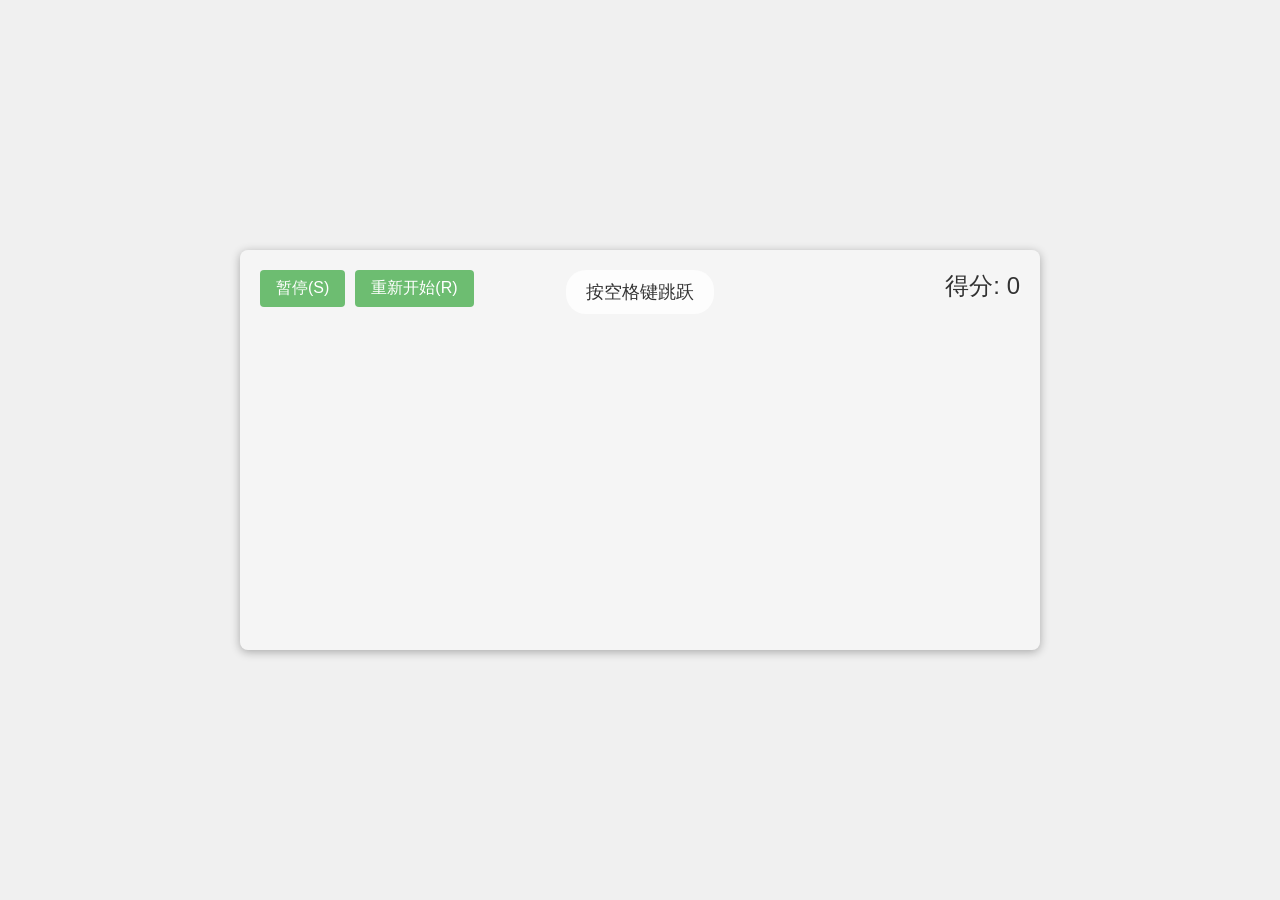
==== index.html @ ea403abb "Add files via upload" ====
<!DOCTYPE html>
<html lang="zh">
<head>
    <meta charset="UTF-8">
    <meta name="viewport" content="width=device-width, initial-scale=1.0">
    <title>极简跳跃游戏</title>
    <link rel="stylesheet" href="style.css">
</head>
<body>
    <div class="game-container">
        <div class="video-background">
            <video autoplay muted loop id="bgVideo">
                <source src="background.mp4" type="video/mp4">
                您的浏览器不支持视频标签。
            </video>
        </div>
        <div class="instructions">
            按空格键跳跃
        </div>
        <canvas id="gameCanvas"></canvas>
        <div class="score">得分: <span id="scoreValue">0</span></div>
        <div class="controls">
            <button id="pauseBtn">暂停(S)</button>
            <button id="restartBtn">重新开始(R)</button>
        </div>
    </div>
    <script src="game.js"></script>
</body>
</html>
---- style.css ----
* {
    margin: 0;
    padding: 0;
    box-sizing: border-box;
}

body {
    display: flex;
    justify-content: center;
    align-items: center;
    min-height: 100vh;
    background-color: #f0f0f0;
    font-family: Arial, sans-serif;
}

.game-container {
    position: relative;
    width: 800px;
    height: 400px;
    overflow: hidden;
    border-radius: 8px;
    box-shadow: 0 2px 10px rgba(0, 0, 0, 0.3);
}

.video-background {
    position: absolute;
    top: 0;
    left: 0;
    width: 100%;
    height: 100%;
    z-index: 0;
    overflow: hidden;
}

.video-background video {
    width: 100%;
    height: 100%;
    object-fit: cover;
}

#gameCanvas {
    position: absolute;
    top: 0;
    left: 0;
    width: 100%;
    height: 100%;
    background-color: rgba(255, 255, 255, 0.3);
    z-index: 1;
}

.score {
    position: absolute;
    top: 20px;
    right: 20px;
    font-size: 24px;
    color: #333;
    text-shadow: 1px 1px 2px rgba(255, 255, 255, 0.8);
    z-index: 2;
}

.instructions {
    position: absolute;
    top: 20px;
    left: 50%;
    transform: translateX(-50%);
    font-size: 18px;
    color: #333;
    background-color: rgba(255, 255, 255, 0.8);
    padding: 10px 20px;
    border-radius: 20px;
    z-index: 2;
}

.controls {
    position: absolute;
    top: 20px;
    left: 20px;
    display: flex;
    gap: 10px;
    z-index: 2;
}

.controls button {
    padding: 8px 16px;
    font-size: 16px;
    background-color: rgba(76, 175, 80, 0.8);
    color: white;
    border: none;
    border-radius: 4px;
    cursor: pointer;
    transition: background-color 0.3s;
}

.controls button:hover {
    background-color: rgba(69, 160, 73, 1);
}
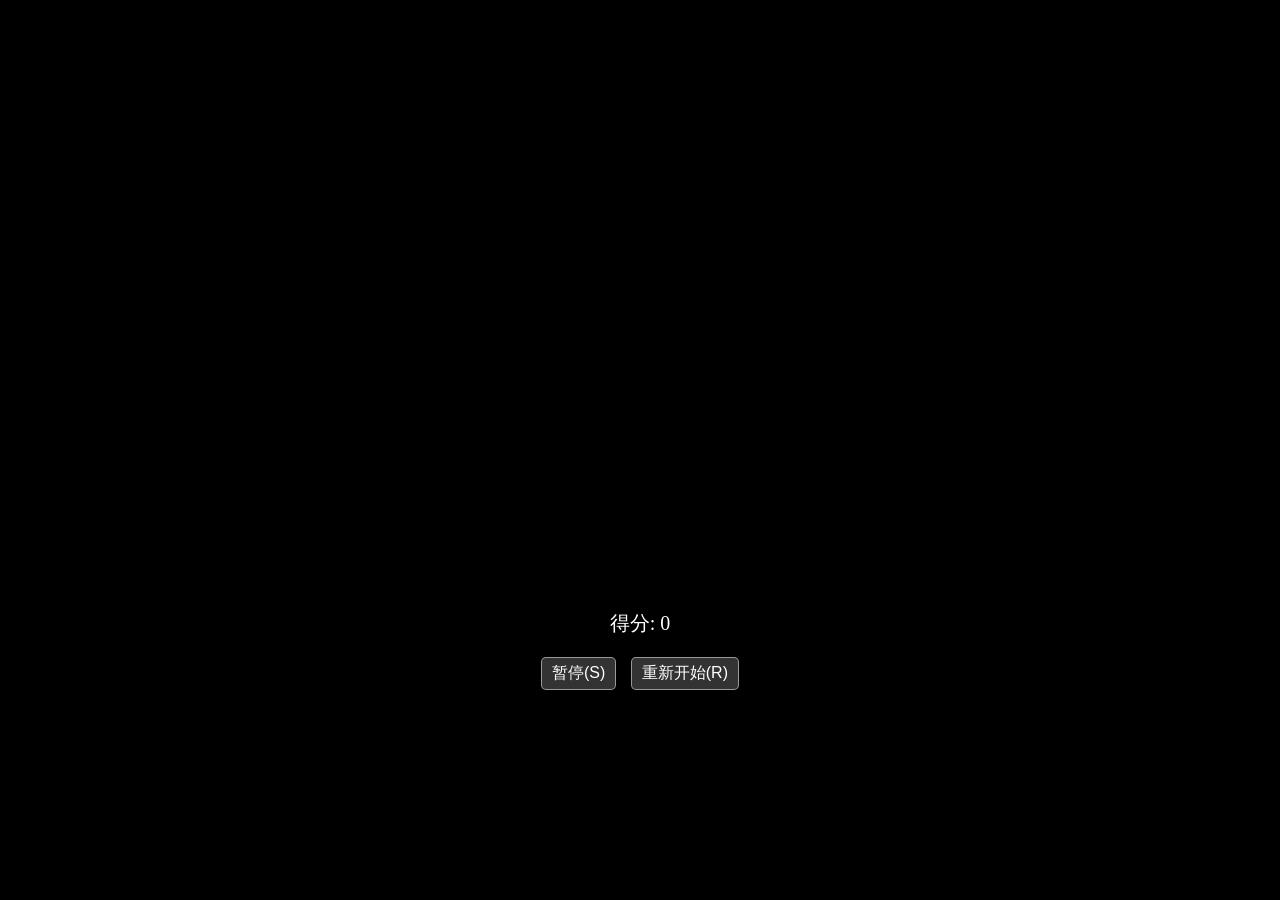
==== commit 5222d8bf: "Add files via upload" ====
--- a/index.html
+++ b/index.html
@@ -1,29 +1,100 @@
 <!DOCTYPE html>
-<html lang="zh">
+<html>
 <head>
     <meta charset="UTF-8">
-    <meta name="viewport" content="width=device-width, initial-scale=1.0">
-    <title>极简跳跃游戏</title>
-    <link rel="stylesheet" href="style.css">
+    <meta name="viewport" content="width=device-width, initial-scale=1.0, maximum-scale=1.0, user-scalable=no">
+    <title>超级玛丽游戏</title>
+    <style>
+        body {
+            margin: 0;
+            padding: 0;
+            display: flex;
+            flex-direction: column;
+            justify-content: center;
+            align-items: center;
+            min-height: 100vh;
+            background-color: #000;
+            touch-action: none;
+            overflow: hidden;
+        }
+        
+        #gameContainer {
+            position: relative;
+            width: 100%;
+            max-width: 800px;
+            margin: 0 auto;
+        }
+        
+        #gameCanvas {
+            display: block;
+            margin: 0 auto;
+            background-color: transparent;
+            touch-action: none;
+        }
+        
+        #bgVideo {
+            position: fixed;
+            top: 50%;
+            left: 50%;
+            min-width: 100%;
+            min-height: 100%;
+            width: auto;
+            height: auto;
+            transform: translate(-50%, -50%);
+            z-index: -1;
+        }
+        
+        #controls {
+            margin-top: 10px;
+            color: white;
+            text-align: center;
+            font-family: Arial, sans-serif;
+        }
+        
+        button {
+            margin: 0 5px;
+            padding: 5px 10px;
+            font-size: 16px;
+            cursor: pointer;
+            background: rgba(255, 255, 255, 0.2);
+            border: 1px solid rgba(255, 255, 255, 0.5);
+            color: white;
+            border-radius: 5px;
+        }
+        
+        #score {
+            margin-bottom: 10px;
+            font-size: 20px;
+            color: white;
+        }
+        
+        @media (max-width: 768px) {
+            #controls {
+                display: none; /* 在移动设备上隐藏物理按钮 */
+            }
+            
+            #gameContainer {
+                width: 100vw;
+                height: 100vh;
+            }
+        }
+    </style>
 </head>
 <body>
-    <div class="game-container">
-        <div class="video-background">
-            <video autoplay muted loop id="bgVideo">
-                <source src="background.mp4" type="video/mp4">
-                您的浏览器不支持视频标签。
-            </video>
-        </div>
-        <div class="instructions">
-            按空格键跳跃
-        </div>
+    <div id="gameContainer">
+        <video id="bgVideo" autoplay muted loop playsinline>
+            <source src="background.mp4" type="video/mp4">
+            您的浏览器不支持视频标签。
+        </video>
         <canvas id="gameCanvas"></canvas>
-        <div class="score">得分: <span id="scoreValue">0</span></div>
-        <div class="controls">
-            <button id="pauseBtn">暂停(S)</button>
-            <button id="restartBtn">重新开始(R)</button>
-        </div>
     </div>
+    
+    <div id="score">得分: <span id="scoreValue">0</span></div>
+    <div id="controls">
+        <button id="pauseBtn">暂停(S)</button>
+        <button id="restartBtn">重新开始(R)</button>
+    </div>
+    
     <script src="game.js"></script>
 </body>
 </html> 
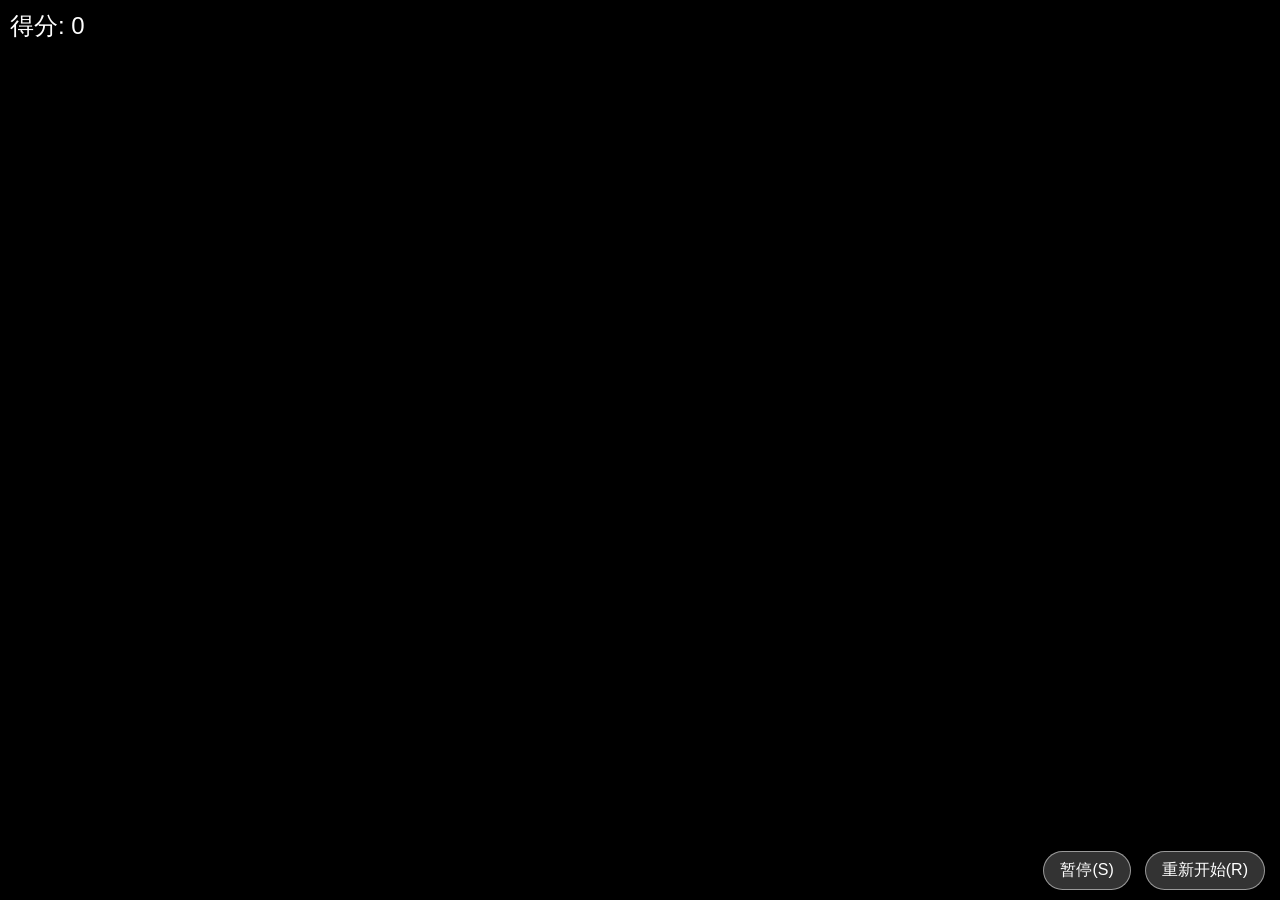
==== commit ea7354be: "Add files via upload" ====
--- a/index.html
+++ b/index.html
@@ -2,80 +2,126 @@
 <html>
 <head>
     <meta charset="UTF-8">
-    <meta name="viewport" content="width=device-width, initial-scale=1.0, maximum-scale=1.0, user-scalable=no">
+    <meta name="viewport" content="width=device-width, initial-scale=1.0, maximum-scale=1.0, user-scalable=no, viewport-fit=cover">
     <title>超级玛丽游戏</title>
     <style>
-        body {
+        * {
             margin: 0;
             padding: 0;
+            box-sizing: border-box;
+        }
+        
+        html, body {
+            width: 100%;
+            height: 100%;
+            overflow: hidden;
+            background-color: #000;
+            touch-action: none;
+        }
+        
+        body {
             display: flex;
             flex-direction: column;
             justify-content: center;
             align-items: center;
-            min-height: 100vh;
-            background-color: #000;
-            touch-action: none;
-            overflow: hidden;
         }
         
         #gameContainer {
             position: relative;
             width: 100%;
-            max-width: 800px;
-            margin: 0 auto;
+            height: 100%;
+            display: flex;
+            justify-content: center;
+            align-items: center;
+            overflow: hidden;
         }
         
         #gameCanvas {
-            display: block;
-            margin: 0 auto;
-            background-color: transparent;
+            position: absolute;
             touch-action: none;
+            image-rendering: pixelated;
+            image-rendering: crisp-edges;
         }
         
         #bgVideo {
             position: fixed;
-            top: 50%;
-            left: 50%;
             min-width: 100%;
             min-height: 100%;
             width: auto;
             height: auto;
+            top: 50%;
+            left: 50%;
             transform: translate(-50%, -50%);
             z-index: -1;
+            object-fit: cover;
+        }
+        
+        #score {
+            position: fixed;
+            top: env(safe-area-inset-top, 10px);
+            left: env(safe-area-inset-left, 10px);
+            font-size: min(24px, 5vw);
+            color: white;
+            text-shadow: 2px 2px 4px rgba(0, 0, 0, 0.5);
+            z-index: 100;
+            font-family: Arial, sans-serif;
+            padding: 10px;
         }
         
         #controls {
-            margin-top: 10px;
-            color: white;
-            text-align: center;
-            font-family: Arial, sans-serif;
+            position: fixed;
+            bottom: env(safe-area-inset-bottom, 10px);
+            right: env(safe-area-inset-right, 10px);
+            z-index: 100;
         }
         
         button {
             margin: 0 5px;
-            padding: 5px 10px;
-            font-size: 16px;
+            padding: 8px 16px;
+            font-size: min(16px, 4vw);
             cursor: pointer;
             background: rgba(255, 255, 255, 0.2);
             border: 1px solid rgba(255, 255, 255, 0.5);
             color: white;
-            border-radius: 5px;
+            border-radius: 20px;
+            backdrop-filter: blur(5px);
+            -webkit-backdrop-filter: blur(5px);
         }
         
-        #score {
-            margin-bottom: 10px;
-            font-size: 20px;
-            color: white;
-        }
-        
-        @media (max-width: 768px) {
-            #controls {
-                display: none; /* 在移动设备上隐藏物理按钮 */
-            }
-            
+        @media (orientation: landscape) {
             #gameContainer {
                 width: 100vw;
                 height: 100vh;
+            }
+        }
+        
+        @media (orientation: portrait) {
+            body::after {
+                content: "请横屏使用以获得最佳体验";
+                position: fixed;
+                top: 50%;
+                left: 50%;
+                transform: translate(-50%, -50%);
+                color: white;
+                font-size: 20px;
+                text-align: center;
+                background: rgba(0, 0, 0, 0.8);
+                padding: 20px;
+                border-radius: 10px;
+                z-index: 1000;
+            }
+        }
+        
+        /* 针对 iPhone 刘海屏的适配 */
+        @supports (padding: max(0px)) {
+            #score {
+                padding-left: max(10px, env(safe-area-inset-left));
+                padding-top: max(10px, env(safe-area-inset-top));
+            }
+            
+            #controls {
+                padding-right: max(10px, env(safe-area-inset-right));
+                padding-bottom: max(10px, env(safe-area-inset-bottom));
             }
         }
     </style>
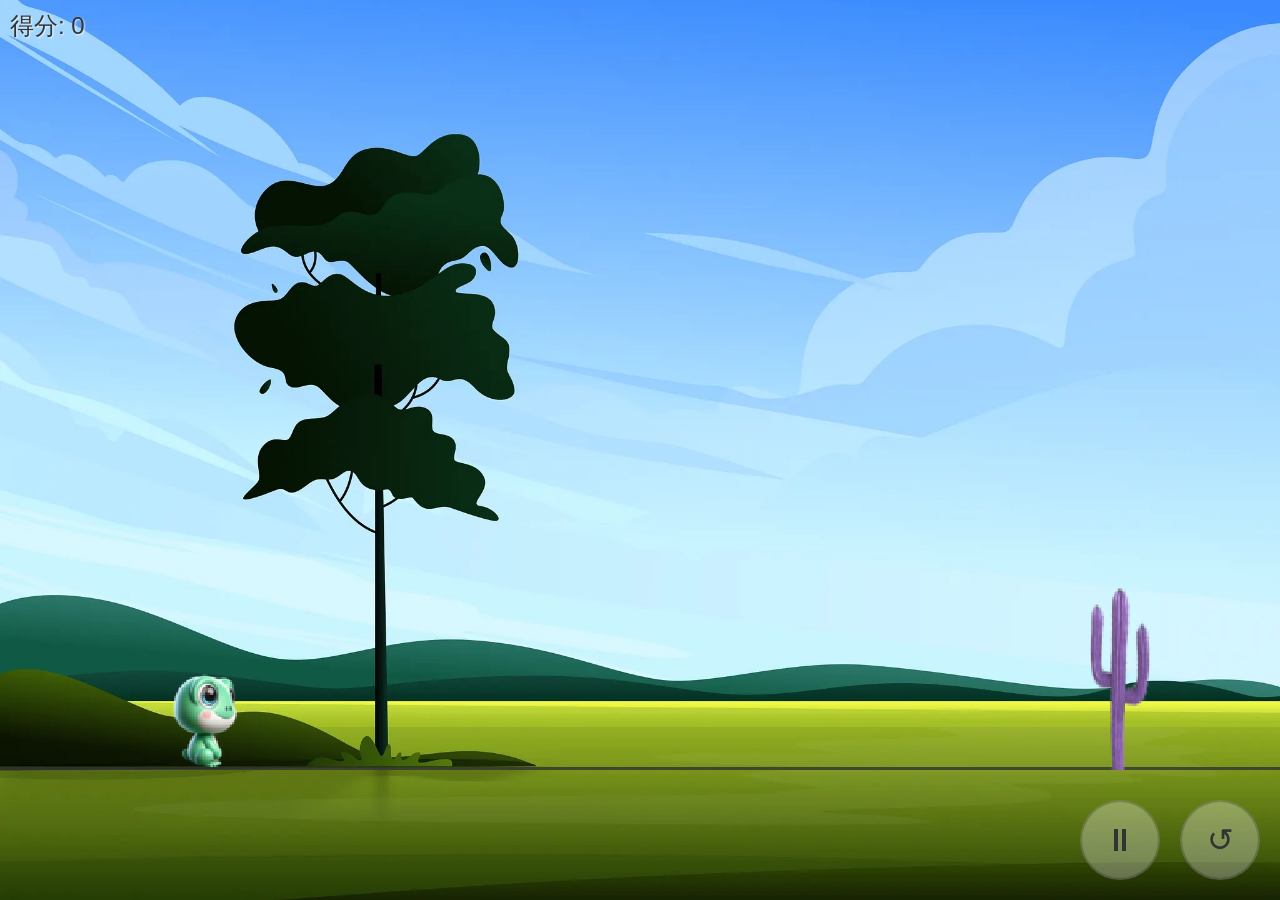
==== commit 054150ec: "Add files via upload" ====
--- a/index.html
+++ b/index.html
@@ -36,6 +36,24 @@
             overflow: hidden;
         }
         
+        #backgroundContainer {
+            position: absolute;
+            top: 0;
+            left: 0;
+            width: 100%;
+            height: 100%;
+            overflow: hidden;
+        }
+        
+        .background-image {
+            position: absolute;
+            top: 0;
+            left: 0;
+            width: 100%;
+            height: 100%;
+            object-fit: cover;
+        }
+        
         #gameCanvas {
             position: absolute;
             touch-action: none;
@@ -43,55 +61,71 @@
             image-rendering: crisp-edges;
         }
         
-        #bgVideo {
-            position: fixed;
-            min-width: 100%;
-            min-height: 100%;
-            width: auto;
-            height: auto;
-            top: 50%;
-            left: 50%;
-            transform: translate(-50%, -50%);
-            z-index: -1;
-            object-fit: cover;
-        }
-        
         #score {
             position: fixed;
             top: env(safe-area-inset-top, 10px);
             left: env(safe-area-inset-left, 10px);
             font-size: min(24px, 5vw);
-            color: white;
-            text-shadow: 2px 2px 4px rgba(0, 0, 0, 0.5);
+            color: #333;
+            text-shadow: 1px 1px 2px rgba(255, 255, 255, 0.8);
             z-index: 100;
             font-family: Arial, sans-serif;
             padding: 10px;
         }
         
-        #controls {
-            position: fixed;
-            bottom: env(safe-area-inset-bottom, 10px);
-            right: env(safe-area-inset-right, 10px);
+        .virtual-button {
+            position: absolute;
+            width: 100px;
+            height: 100px;
+            border-radius: 50%;
+            background-color: rgba(255, 255, 255, 0.3);
+            border: 2px solid rgba(0, 0, 0, 0.2);
+            color: #333;
+            font-size: 40px;
+            display: flex;
+            justify-content: center;
+            align-items: center;
+            cursor: pointer;
             z-index: 100;
+            transition: all 0.3s ease;
+            -webkit-tap-highlight-color: transparent;
         }
         
-        button {
-            margin: 0 5px;
-            padding: 8px 16px;
-            font-size: min(16px, 4vw);
-            cursor: pointer;
-            background: rgba(255, 255, 255, 0.2);
-            border: 1px solid rgba(255, 255, 255, 0.5);
-            color: white;
-            border-radius: 20px;
-            backdrop-filter: blur(5px);
-            -webkit-backdrop-filter: blur(5px);
+        .virtual-button:active {
+            background-color: rgba(255, 255, 255, 0.5);
+            transform: scale(0.95);
+        }
+        
+        #pauseButton {
+            bottom: 20px;
+            right: 140px;
+        }
+        
+        #restartButton {
+            bottom: 20px;
+            right: 20px;
         }
         
         @media (orientation: landscape) {
             #gameContainer {
                 width: 100vw;
                 height: 100vh;
+            }
+            
+            .virtual-button {
+                width: 80px;
+                height: 80px;
+                font-size: 32px;
+            }
+            
+            #pauseButton {
+                bottom: 20px;
+                right: 120px;
+            }
+            
+            #restartButton {
+                bottom: 20px;
+                right: 20px;
             }
         }
         
@@ -102,10 +136,10 @@
                 top: 50%;
                 left: 50%;
                 transform: translate(-50%, -50%);
-                color: white;
+                color: #333;
                 font-size: 20px;
                 text-align: center;
-                background: rgba(0, 0, 0, 0.8);
+                background: rgba(255, 255, 255, 0.9);
                 padding: 20px;
                 border-radius: 10px;
                 z-index: 1000;
@@ -119,27 +153,23 @@
                 padding-top: max(10px, env(safe-area-inset-top));
             }
             
-            #controls {
-                padding-right: max(10px, env(safe-area-inset-right));
-                padding-bottom: max(10px, env(safe-area-inset-bottom));
+            .virtual-button {
+                margin-top: max(0px, env(safe-area-inset-top));
             }
         }
     </style>
 </head>
 <body>
     <div id="gameContainer">
-        <video id="bgVideo" autoplay muted loop playsinline>
-            <source src="background.mp4" type="video/mp4">
-            您的浏览器不支持视频标签。
-        </video>
+        <div id="backgroundContainer">
+            <img class="background-image" src="background1.jpg" alt="背景">
+        </div>
         <canvas id="gameCanvas"></canvas>
+        <div id="pauseButton" class="virtual-button">⏸</div>
+        <div id="restartButton" class="virtual-button">↺</div>
     </div>
     
     <div id="score">得分: <span id="scoreValue">0</span></div>
-    <div id="controls">
-        <button id="pauseBtn">暂停(S)</button>
-        <button id="restartBtn">重新开始(R)</button>
-    </div>
     
     <script src="game.js"></script>
 </body>
